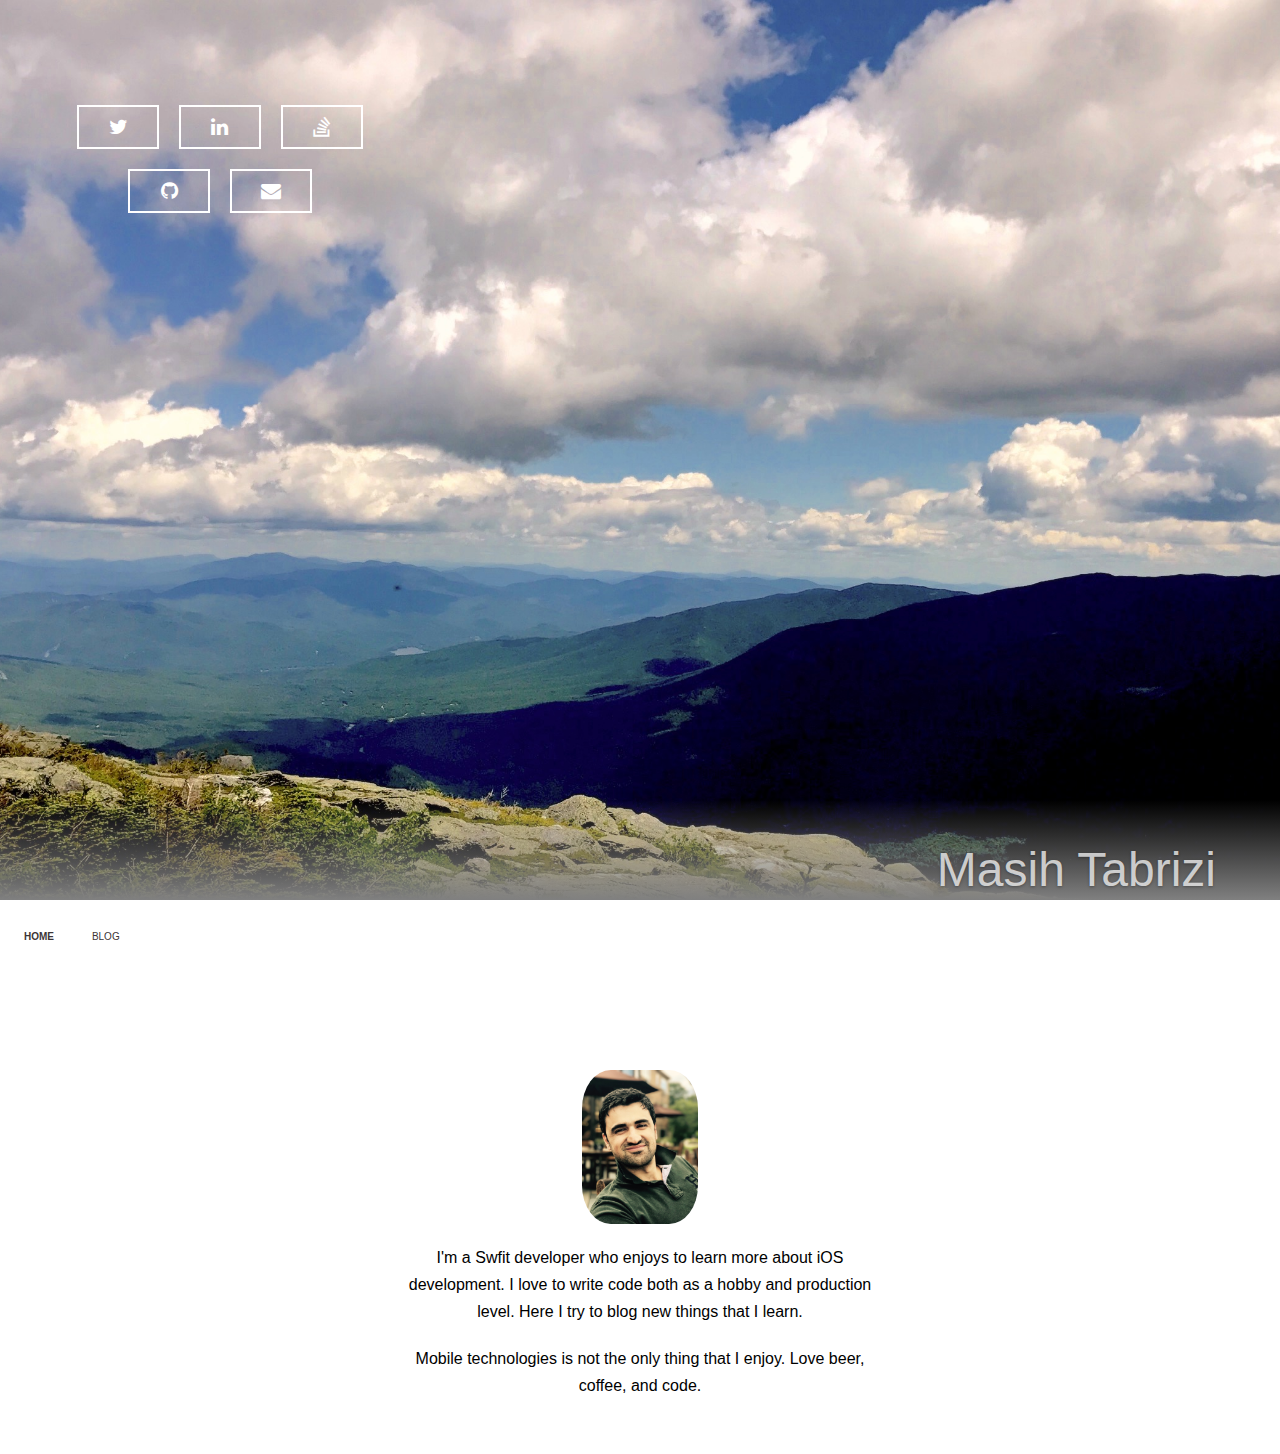
==== index.html @ 058bc7f8 "[web] fixing mobile issues" ====
<!DOCTYPE html>
<html lang="en" class="no-js">
<head>
	<meta charset="UTF-8">
	<meta name="viewport" content="width=device-width, initial-scale=1">

	<link rel="stylesheet" href="css/reset.css"> <!-- CSS reset -->
	<link rel="stylesheet" href="css/style.css"> <!-- Resource style -->
  <link rel='stylesheet' href="css/bootstrap.css" type='text/css'>
  <link rel='stylesheet' href="css/font-awesome.min.css" type='text/css'>

	<title>Masih Tarizi</title>
  <link rel="shortcut icon" href="img/favicon.png" />
</head>
<body>
	<main class="cd-main-content">
		<div class="cd-fixed-bg cd-bg-1">
    	<div class="links-container">
    		<div class="col-md-4 links">
    			<a href="https://twitter.com/masihtl" target="_blank">
    				<i class="fa fa-twitter" aria-hidden="true"></i></a>
    			<a href="https://www.linkedin.com/in/masihtabrizi/" target="_blank">
    				<i class="fa fa-linkedin" aria-hidden="true"></i></a>
    			<a href="https://stackoverflow.com/users/4995771/masih?tab=profile" target="_blank">
    				<i class="fa fa-stack-overflow" aria-hidden="true"></i></a>
    			<a href="https://github.com/masiht" target="_blank">
    				<i class="fa fa-github" aria-hidden="true"></i></a>
          <a href="mailto:masih.tabrizi@gmail.com">
      				<i class="fa fa-envelope" aria-hidden="true"></i></a>
    		</div>

    		<div class="clearfix"></div>
    	</div>  <!-- container -->

      <div class="footer-shadow">
        <div><h2 style="float: right">Masih Tabrizi</h1></div>
      </div>
		</div> <!-- cd-fixed-bg -->

		<div class="cd-scrolling-bg cd-color-1">
      <nav class="cd-main-nav">
  			<ul>
  				<li><a class="active" href="index.html">Home</a></li>
  				<li><a href="blog.html">Blog</a></li>
  			</ul>
  		</nav> <!-- cd-main-nav -->
      <div class="clearfix"></div>

			<div class="cd-container">
        <img src="img/profile-picture.jpg" alt=" "/>
          <p>
            I'm a Swfit developer who enjoys to learn more about iOS development.
            I love to write code both as a hobby and production level.
            Here I try to blog new things that I learn.
          </p>
          <p>
            Mobile technologies is not the only thing that I enjoy. Love beer, coffee, and code.
          </p>
			</div> <!-- cd-container -->
		</div> <!-- cd-scrolling-bg -->
	</main> <!-- cd-main-content -->
	<script src="js/jquery.min.js"></script>
	<script src="js/main.js"></script>
  <script src="js/bootstrap.min.js"></script>
  <script src="js/modernizr.js"></script>
</body>
</html>
<!-- Credits: https://codyhouse.co/ -->
---- css/style.css ----
/* --------------------------------

Primary style

-------------------------------- */
html * {
  -webkit-font-smoothing: antialiased;
  -moz-osx-font-smoothing: grayscale;
}

*, *:after, *:before {
  -webkit-box-sizing: border-box;
  -moz-box-sizing: border-box;
  box-sizing: border-box;
}

body {
  font-size: 100%;
  font-family: "Roboto", sans-serif;
  color: #3d3536;
  background-color: white;
}

body, html {
  /* important */
  height: 100%;
  margin:0;
  padding:0;
}

a {
  color: #b4d7a8;
  text-decoration: none;
}

/* --------------------------------

Modules - reusable parts of our design

-------------------------------- */
.cd-container {
  /* this class is used to give a max-width to the element it is applied to,
  and center it horizontally when it reaches that max-width */
  width: 90%;
  max-width: 768px;
  margin-left: auto;
  margin-right: auto;
  padding:55px 0px;
	text-align:center;
}
.cd-container img {
    width: 15%;
    border-radius: 25%;
		margin-top:35px;
}
.cd-container p {
	text-align:center;
	font-size:16px;
  font-weight: 300;
	color:#000;
	line-height:27px;
	width:65%;
	margin:0 auto;
	margin-top:20px;
}
.cd-container::after {
  /* clearfix */
  content: '';
  display: table;
  clear: both;
}

/* --------------------------------

Main components

-------------------------------- */
.cd-header {
  position: fixed;
  top: 0;
  left: 0;
  width: 100%;
  height: 50px;
  background: rgba(255, 255, 255, 0.0);
  box-shadow: 0 1px 2px rgba(0, 0, 0, 0.0);
  z-index: 2;
}
.cd-header:after {
  content: "";
  display: table;
  clear: both;
}
@media only screen and (min-width: 768px) {
  .cd-header {
    height: 70px;
  }
}
.cd-main-nav {
  float: left;
  margin-right: 5%;
  width: 44px;
  height: 100%;
  width: auto;
  height: auto;
  cursor: pointer;
}
.cd-main-nav ul {
  position: absolute;
  top: 0;
  left: 0;
  width: 100%;
  position: static;
  width: auto;
  line-height: 70px;
}

.cd-main-nav li {
  display: inline-block;
  margin-left: 1em;
}

.cd-main-nav a {
  display: block;
  height: 50px;
  line-height: 50px;
  padding-left: 5%;
  display: inline-block;
  height: auto;
  background: transparent;
  padding: .6em 1em;
  border-top: none;
  color: #3d3536;
  text-transform: uppercase;
  font-size: 14px;
  font-size: 1rem;
}
.active {
  font-weight: bold;
}

.no-touch .cd-main-nav a:hover {
  color: #dcdcdc;
}


.cd-main-content {
  /* you need to assign a min-height to the main content so that the children can inherit it*/
  height: 100%;
  position: relative;
  z-index: 1;
}

/* -------- links --------- */

.links-container {
  padding:10px;
  padding-bottom:60px;   /* Height of the footer */
}

.links {
  padding-top: 95px;
	text-align:center;
  width: 30%;
}
.links .fa {
    color: #fff;
    font-size: 20px;
    padding: 10px;
    border: 2px solid #fff;
    width: 21%;
    min-width: 60px;
    margin: 0px 8px;
    text-align: center;
    -webkit-transition: all 0.5s;
    -moz-transition: all 0.5s;
    -ms-transition: all 0.5s;
    -o-transition: all 0.5s;
    transition: all 0.5s;
    margin-bottom:20px;
}

/* linkedin */
.links .fa-linkedin:hover{
	color:#0076b4;
	border: 2px solid #0076b4;
}

/* twitter */
.links .fa-twitter:hover{
	color:#1dcaff;
	border: 2px solid #1dcaff;
}

/* stack-overflow */
.links .fa-stack-overflow:hover{
	color:#f48024;
	border: 2px solid #f48024;
}

/* github */
.links .fa-github:hover{
	color:#2b3137;
	border: 2px solid #2b3137;
}

/* email */
.links .fa-envelope:hover{
	color:#dcdcdc;
	border: 2px solid #dcdcdc;
}

.cd-fixed-bg {
  position: relative;
  min-height:100%;
  background-size: cover;
  background-repeat: no-repeat;
  background-position: center center;
  background-attachment: fixed;
  z-index: 1;
}
.cd-fixed-bg h1, .cd-fixed-bg h2 {
  position: absolute;
  left: 50%;
  top: 50%;
  bottom: auto;
  right: auto;
  -webkit-transform: translateX(-50%) translateY(-50%);
  -moz-transform: translateX(-50%) translateY(-50%);
  -ms-transform: translateX(-50%) translateY(-50%);
  -o-transform: translateX(-50%) translateY(-50%);
  transform: translateX(-50%) translateY(-50%);
  width: 90%;
  max-width: 1170px;
  text-align: center;
  font-size: 30px;
  font-size: 1.875rem;
  text-shadow: 0 1px 3px rgba(0, 0, 0, 0.3);
  color: white;
}
.cd-fixed-bg.cd-bg-1 {
  background-image: url("../img/cd-background-1.jpg");
}
@media only screen and (min-width: 768px) {
  .cd-fixed-bg h1, .cd-fixed-bg h2 {
    font-size: 36px;
  }
}
@media only screen and (min-width: 1170px) {
  .cd-fixed-bg h1, .cd-fixed-bg h2 {
    font-size: 48px;
  }
}

/* -------- footer shadow -------- */
.footer-shadow {
  height: 100px;
  width: 100%;
  position:absolute;
  bottom:0;
  background: linear-gradient(rgba(0, 0, 0, 0.0), gray);
}

.footer-shadow div h2 {
  color: rgba(250, 250, 250, 0.75);
  text-align:right;
  font-weight: 300;
}
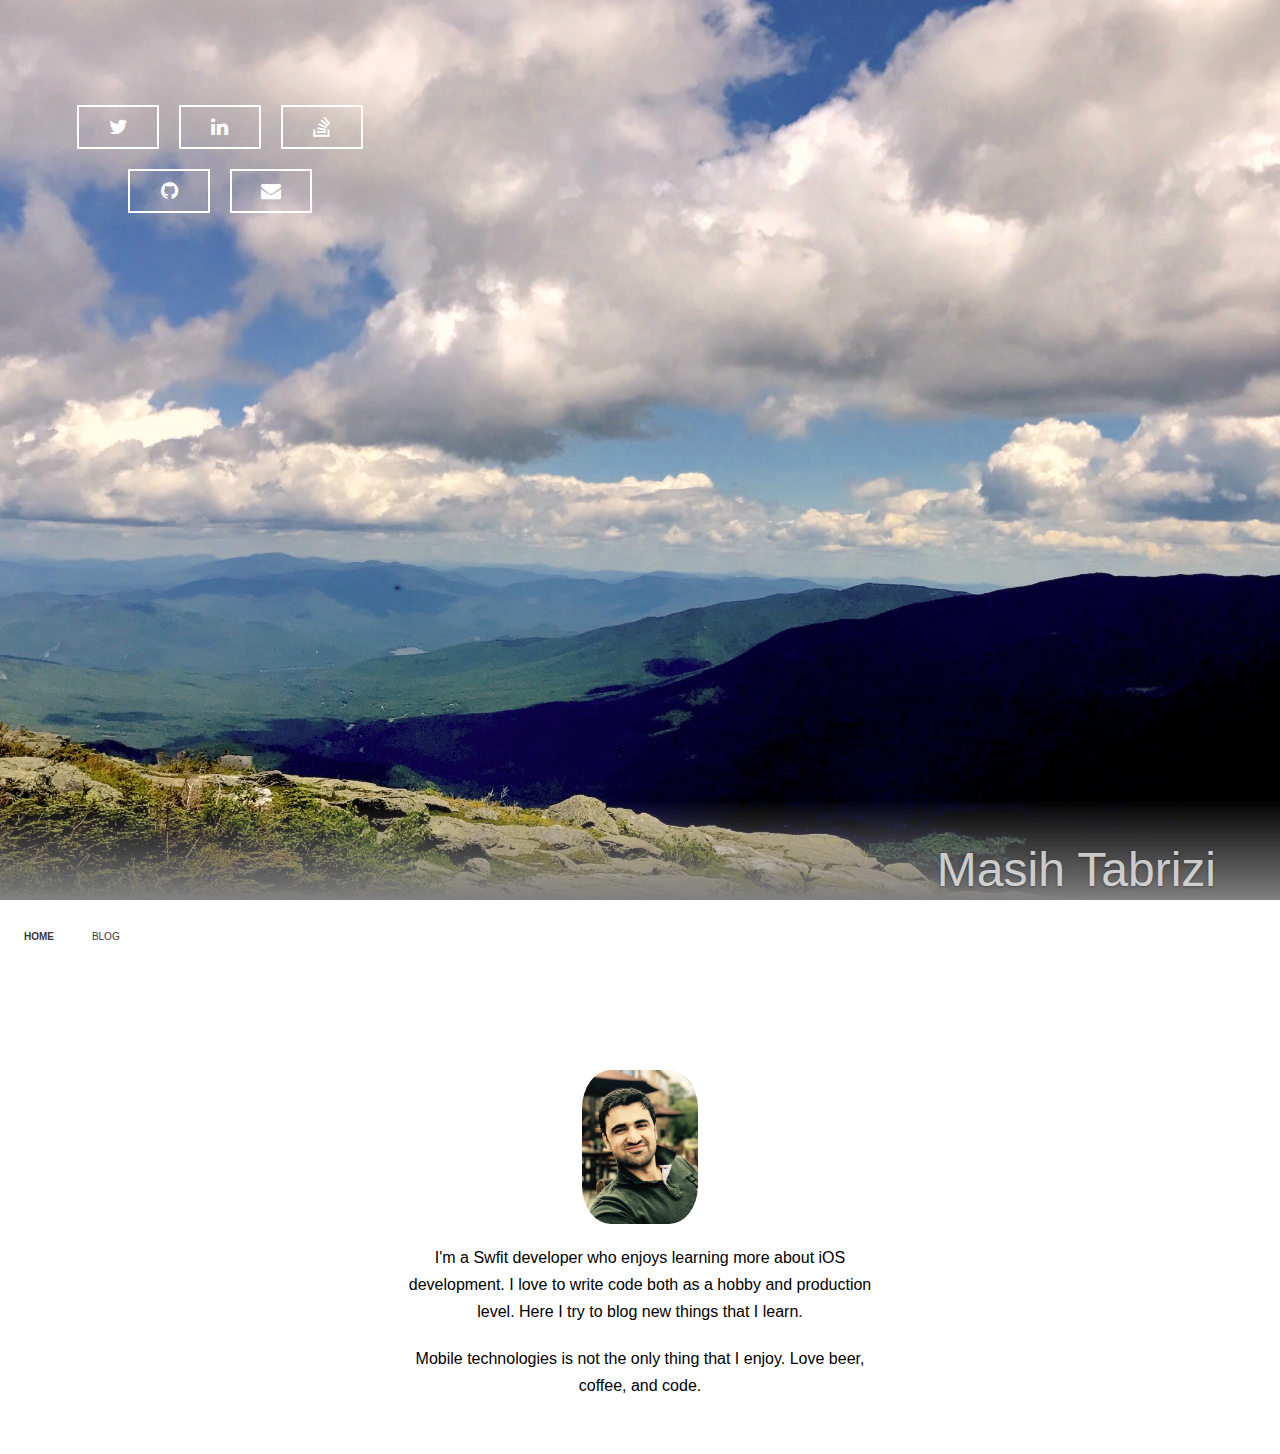
==== commit 61db47a0: "[web] correction" ====
--- a/index.html
+++ b/index.html
@@ -1,8 +1,16 @@
 <!DOCTYPE html>
 <html lang="en" class="no-js">
 <head>
-	<meta charset="UTF-8">
-	<meta name="viewport" content="width=device-width, initial-scale=1">
+  <!-- Global site tag (gtag.js) - Google Analytics -->
+  <script async src="https://www.googletagmanager.com/gtag/js?id=UA-111367912-1"></script>
+  <script>
+    window.dataLayer = window.dataLayer || [];
+    function gtag(){dataLayer.push(arguments);}
+    gtag('js', new Date());
+    gtag('config', 'UA-111367912-1');
+  </script>
+  <meta charset="UTF-8">
+  <meta name="viewport" content="width=device-width, initial-scale=1">
 
 	<link rel="stylesheet" href="css/reset.css"> <!-- CSS reset -->
 	<link rel="stylesheet" href="css/style.css"> <!-- Resource style -->
@@ -33,7 +41,7 @@
     	</div>  <!-- container -->
 
       <div class="footer-shadow">
-        <div><h2 style="float: right">Masih Tabrizi</h1></div>
+        <div><h2>Masih Tabrizi</h2></div>
       </div>
 		</div> <!-- cd-fixed-bg -->
 
@@ -49,7 +57,7 @@
 			<div class="cd-container">
         <img src="img/profile-picture.jpg" alt=" "/>
           <p>
-            I'm a Swfit developer who enjoys to learn more about iOS development.
+            I'm a Swfit developer who enjoys learning more about iOS development.
             I love to write code both as a hobby and production level.
             Here I try to blog new things that I learn.
           </p>
@@ -60,7 +68,6 @@
 		</div> <!-- cd-scrolling-bg -->
 	</main> <!-- cd-main-content -->
 	<script src="js/jquery.min.js"></script>
-	<script src="js/main.js"></script>
   <script src="js/bootstrap.min.js"></script>
   <script src="js/modernizr.js"></script>
 </body>
--- a/css/style.css
+++ b/css/style.css
@@ -75,26 +75,6 @@
 Main components
 
 -------------------------------- */
-.cd-header {
-  position: fixed;
-  top: 0;
-  left: 0;
-  width: 100%;
-  height: 50px;
-  background: rgba(255, 255, 255, 0.0);
-  box-shadow: 0 1px 2px rgba(0, 0, 0, 0.0);
-  z-index: 2;
-}
-.cd-header:after {
-  content: "";
-  display: table;
-  clear: both;
-}
-@media only screen and (min-width: 768px) {
-  .cd-header {
-    height: 70px;
-  }
-}
 .cd-main-nav {
   float: left;
   margin-right: 5%;
@@ -265,3 +245,45 @@
   text-align:right;
   font-weight: 300;
 }
+
+/* -------- only blog -------- */
+.cd-header {
+  position: fixed;
+  top: 0;
+  left: 0;
+  width: 100%;
+  height: 50px;
+  background: rgba(255, 255, 255, 0.95);
+  box-shadow: 0 1px 1px rgba(0, 0, 0, 0.05);
+  z-index: 2;
+}
+.cd-header:after {
+  content: "";
+  display: table;
+  clear: both;
+}
+@media only screen and (min-width: 768px) {
+  .cd-header {
+    height: 60px;
+  }
+}
+
+.website-brnding {
+  color: rgba(25, 25, 25, 0.75);
+  text-align:right;
+  padding-right: 20px;
+  font-weight: 300;
+}
+
+.table-responsive {
+  height: 90%;
+  overflow: auto;
+}
+
+.blog-posts-table {
+  margin: 105px 20px;
+}
+
+.blog-posts-table tr td {
+  border: none !important;
+}
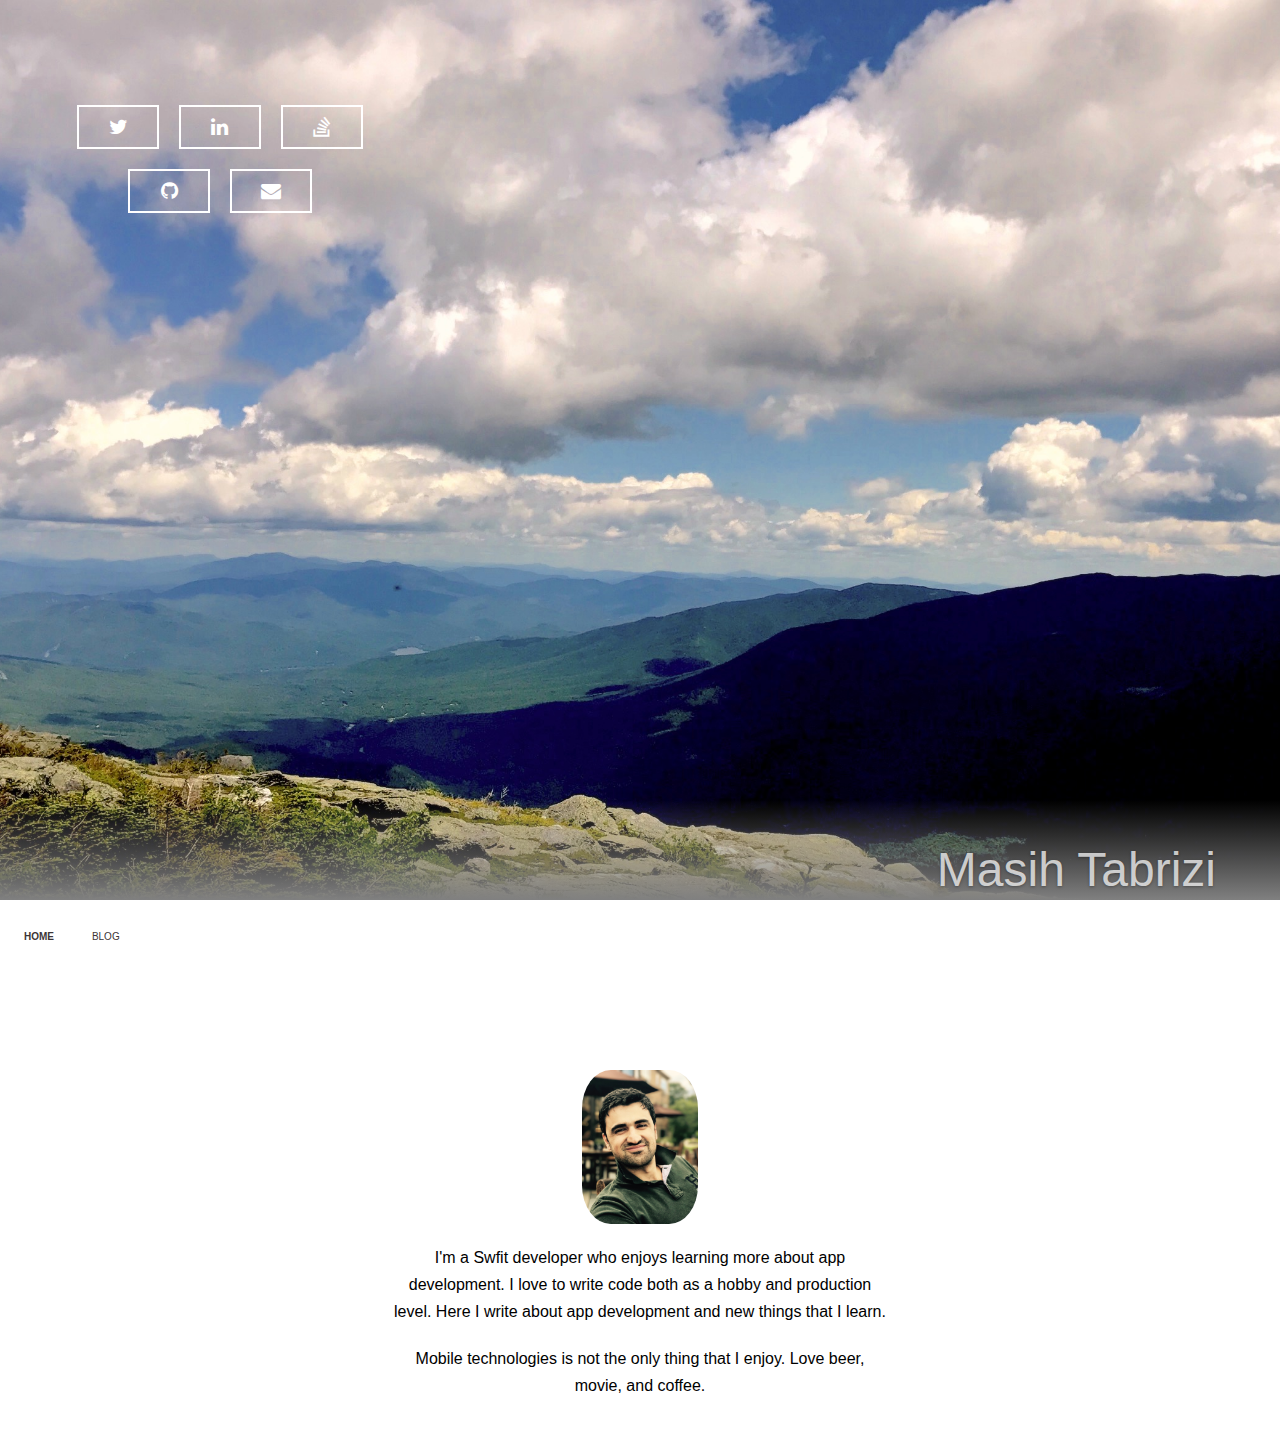
==== commit 1464ff45: "[web] corrections" ====
--- a/index.html
+++ b/index.html
@@ -9,8 +9,13 @@
     gtag('js', new Date());
     gtag('config', 'UA-111367912-1');
   </script>
+  <!-- end Google Analytics -->
+
   <meta charset="UTF-8">
-  <meta name="viewport" content="width=device-width, initial-scale=1">
+  <meta name="description" content="Masih Tabrizi, Swift developer by day, computer scientist by night">
+  <meta name="keywords" content="Masih Tabrizi, iOS development, Swift">
+  <meta name="author" content="Masih Tabrizi">
+  <meta name="viewport" content="width=device-width, initial-scale=1.0">
 
 	<link rel="stylesheet" href="css/reset.css"> <!-- CSS reset -->
 	<link rel="stylesheet" href="css/style.css"> <!-- Resource style -->
@@ -48,21 +53,21 @@
 		<div class="cd-scrolling-bg cd-color-1">
       <nav class="cd-main-nav">
   			<ul>
-  				<li><a class="active" href="index.html">Home</a></li>
+  				<li><a class="active" href="./">Home</a></li>
   				<li><a href="blog.html">Blog</a></li>
   			</ul>
   		</nav> <!-- cd-main-nav -->
       <div class="clearfix"></div>
 
 			<div class="cd-container">
-        <img src="img/profile-picture.jpg" alt=" "/>
+        <img src="img/profile-picture.jpg" alt="Masih Tabrizi"/>
           <p>
-            I'm a Swfit developer who enjoys learning more about iOS development.
+            I'm a Swfit developer who enjoys learning more about app development.
             I love to write code both as a hobby and production level.
-            Here I try to blog new things that I learn.
+            Here I write about app development and new things that I learn.
           </p>
           <p>
-            Mobile technologies is not the only thing that I enjoy. Love beer, coffee, and code.
+            Mobile technologies is not the only thing that I enjoy. Love beer, movie, and coffee.
           </p>
 			</div> <!-- cd-container -->
 		</div> <!-- cd-scrolling-bg -->
--- a/css/style.css
+++ b/css/style.css
@@ -277,7 +277,7 @@
 
 .table-responsive {
   height: 90%;
-  overflow: auto;
+  overflow-x: hidden !important;
 }
 
 .blog-posts-table {
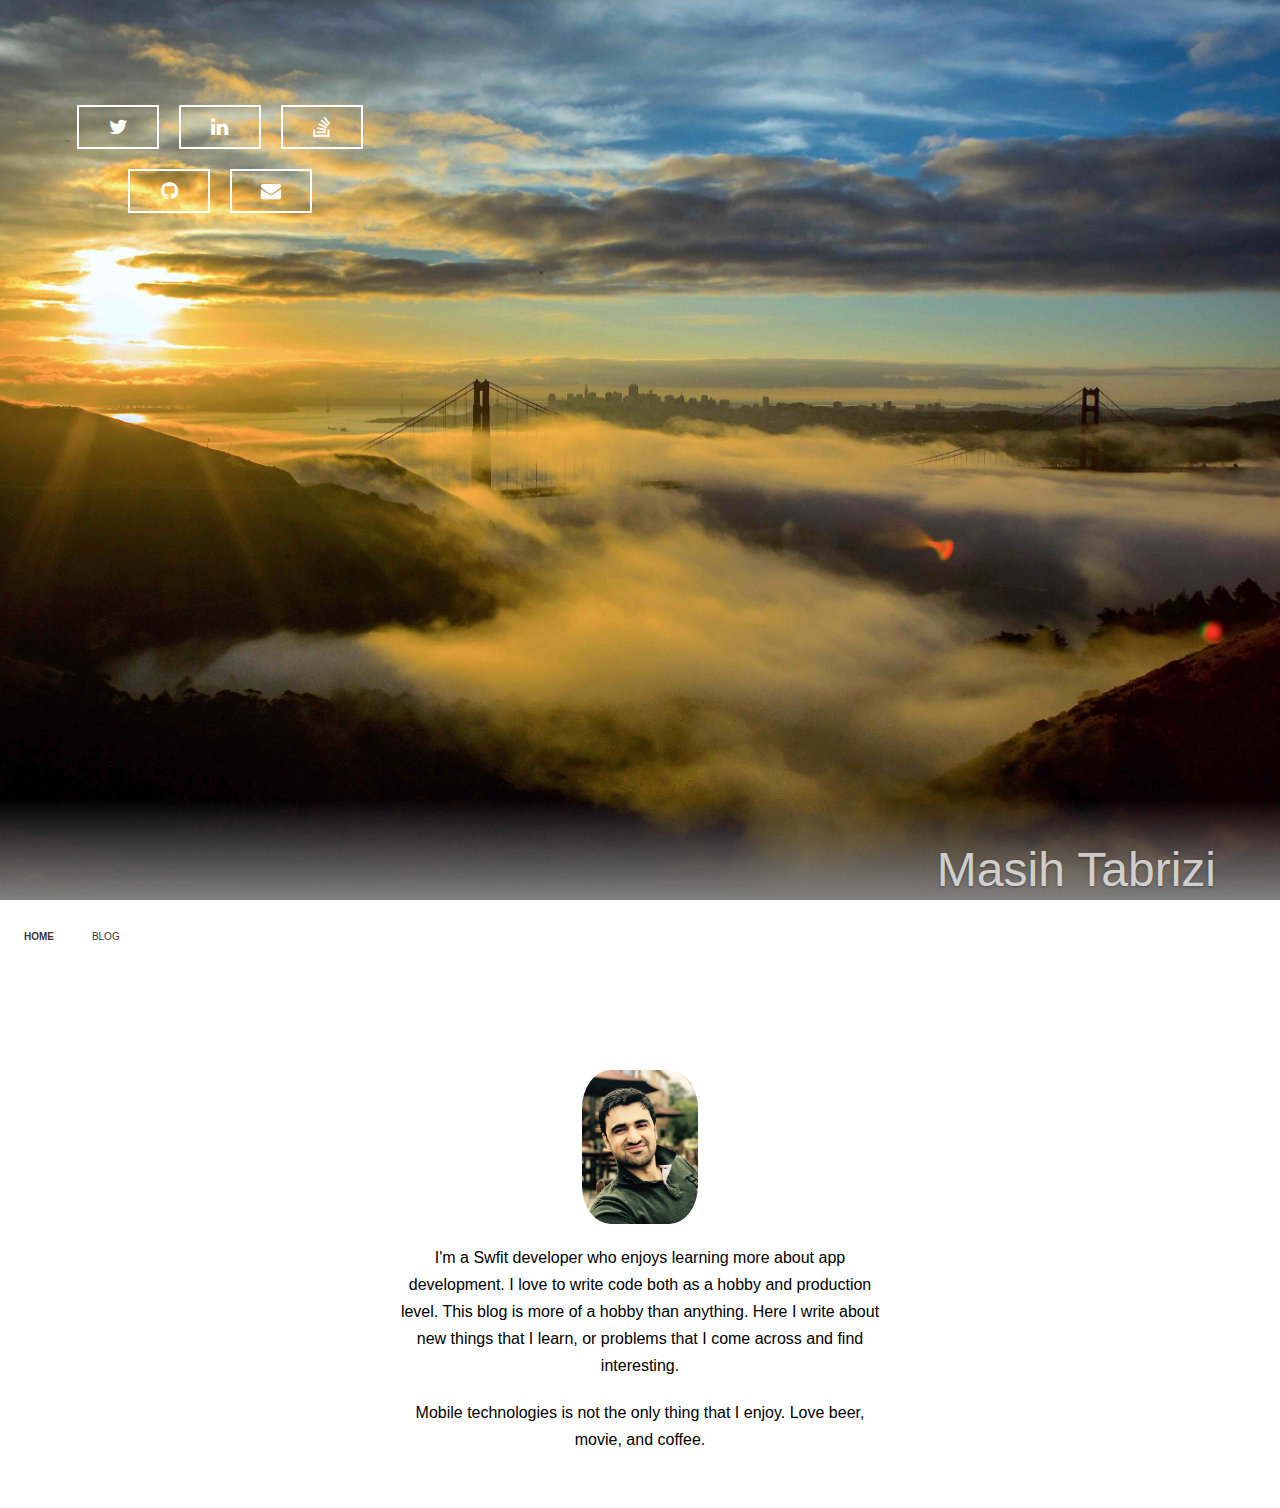
==== commit 0e55e897: "[web] changing description" ====
--- a/index.html
+++ b/index.html
@@ -12,7 +12,8 @@
   <!-- end Google Analytics -->
 
   <meta charset="UTF-8">
-  <meta name="description" content="Masih Tabrizi, Swift developer by day, computer scientist by night">
+  <meta name="description" content="Masih Tabrizi is iOS developer at Walmart Labs, Sunnyvale, CA.
+  He is an experienced in designing, and building software in Cocoa Touch, and other platforms">
   <meta name="keywords" content="Masih Tabrizi, iOS development, Swift">
   <meta name="author" content="Masih Tabrizi">
   <meta name="viewport" content="width=device-width, initial-scale=1.0">
@@ -64,7 +65,8 @@
           <p>
             I'm a Swfit developer who enjoys learning more about app development.
             I love to write code both as a hobby and production level.
-            Here I write about app development and new things that I learn.
+            This blog is more of a hobby than anything. Here I write about new things that I learn,
+            or problems that I come across and find interesting.
           </p>
           <p>
             Mobile technologies is not the only thing that I enjoy. Love beer, movie, and coffee.
